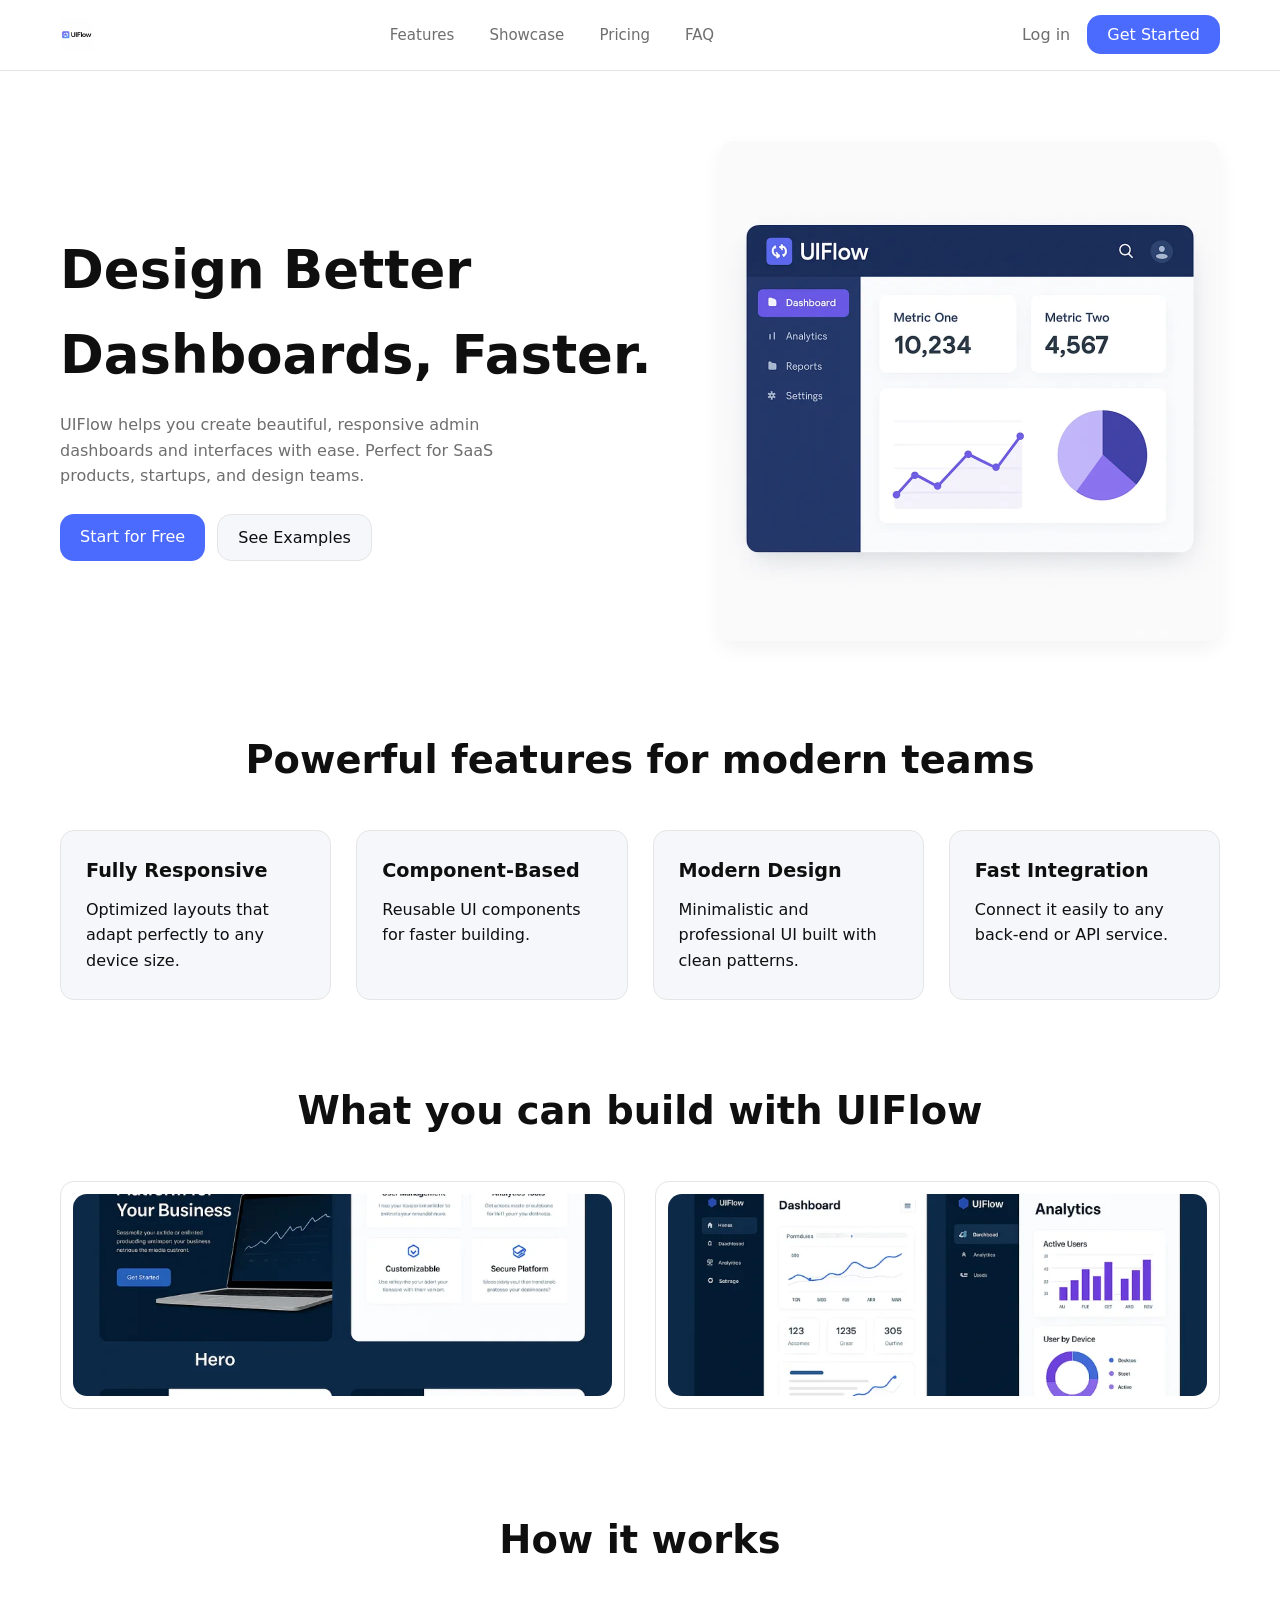
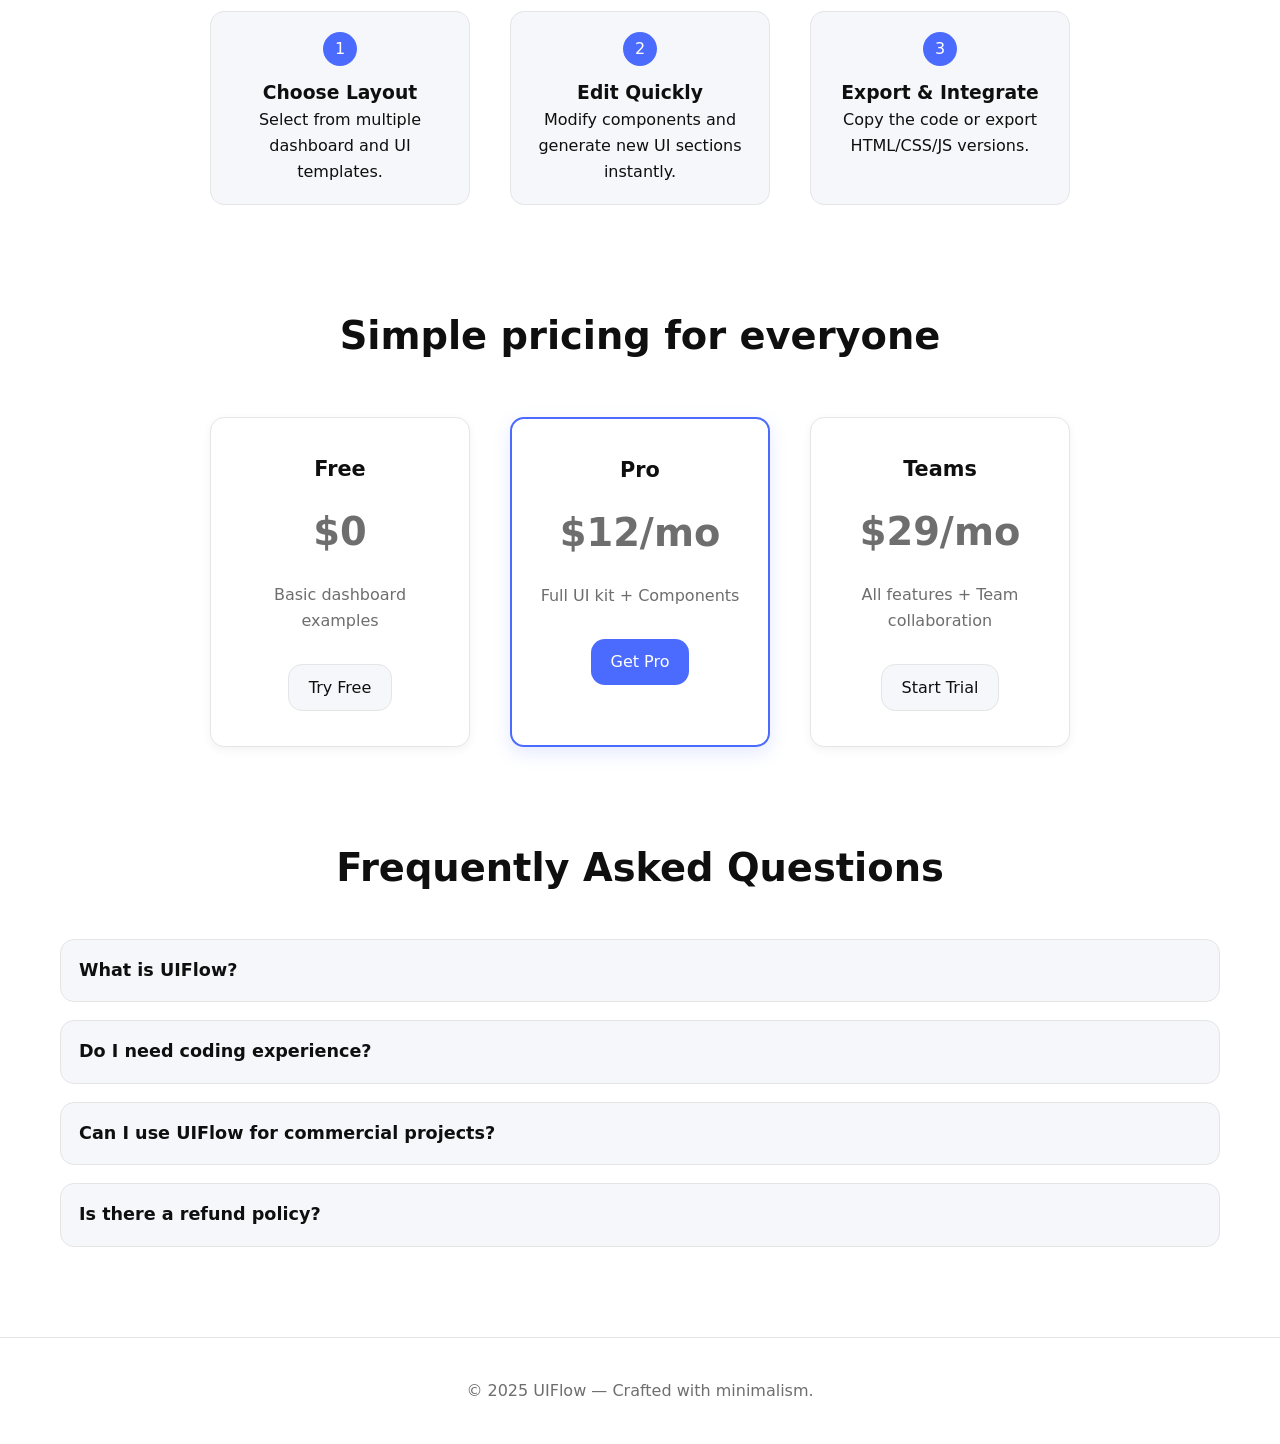
==== index.html @ 49765f3a "Deja solo 2 capturas en el showcase de UIFlow y ajusta la cuadrícula Quita las capturas 1 y 4, que e" ====
<!DOCTYPE html>
<html lang="en">
<head>
    <meta charset="UTF-8">
    <meta name="viewport" content="width=device-width, initial-scale=1.0">
    <title>UIFlow — SaaS UI Dashboard Tool</title>
    <link rel="stylesheet" href="assets/css/style.css">
</head>

<body>

    <!-- ================= NAVBAR ================= -->
    <header class="navbar">
        <div class="nav-container">
            <img src="assets/img/Logo.webp" alt="UIFlow Logo" class="logo">

            <nav class="nav-links">
                <a href="#features">Features</a>
                <a href="#showcase">Showcase</a>
                <a href="#pricing">Pricing</a>
                <a href="#faq">FAQ</a>
            </nav>

            <div class="nav-actions">
                <a href="#" class="btn-login">Log in</a>
                <a href="#" class="btn-primary">Get Started</a>
            </div>
        </div>
    </header>

    <!-- ================= HERO SECTION ================= -->
    <section class="hero">
        <div class="hero-content">
            <h1>Design Better Dashboards, Faster.</h1>
            <p class="hero-sub">
                UIFlow helps you create beautiful, responsive admin dashboards and interfaces
                with ease. Perfect for SaaS products, startups, and design teams.
            </p>

            <div class="hero-buttons">
                <a href="#" class="btn-primary">Start for Free</a>
                <a href="#showcase" class="btn-secondary">See Examples</a>
            </div>
        </div>

        <div class="hero-image">
            <img src="assets/img/ui-preview.webp" alt="UIFlow preview">
        </div>
    </section>

    <!-- ================= FEATURES ================= -->
    <section id="features" class="features">
        <h2 class="section-title">Powerful features for modern teams</h2>

        <div class="features-grid">

            <div class="feature-card">
                <h3>Fully Responsive</h3>
                <p>Optimized layouts that adapt perfectly to any device size.</p>
            </div>

            <div class="feature-card">
                <h3>Component-Based</h3>
                <p>Reusable UI components for faster building.</p>
            </div>

            <div class="feature-card">
                <h3>Modern Design</h3>
                <p>Minimalistic and professional UI built with clean patterns.</p>
            </div>

            <div class="feature-card">
                <h3>Fast Integration</h3>
                <p>Connect it easily to any back-end or API service.</p>
            </div>

        </div>
    </section>

    <!-- ================= SHOWCASE ================= -->
    <section id="showcase" class="showcase">
        <h2 class="section-title">What you can build with UIFlow</h2>

<div class="showcase-grid">

  <div class="showcase-card">
    <img src="assets/img/ui_image_2.webp" alt="UIFlow landing page mockups: a hero section with a laptop showing a growth chart, next to a features grid with User Management, Analytics Tools, Customizable and Secure Platform cards" loading="lazy">
  </div>

  <div class="showcase-card">
    <img src="assets/img/ui_image_3.webp" alt="UIFlow app mockups: an admin dashboard with a line chart and stat cards, next to an analytics screen with an active users bar chart and a users by device donut chart" loading="lazy">
  </div>

</div>
    </section>


    <!-- ================= HOW IT WORKS ================= -->
    <section class="how">
        <h2 class="section-title">How it works</h2>

        <div class="how-steps">

            <div class="step">
                <span class="step-number">1</span>
                <h3>Choose Layout</h3>
                <p>Select from multiple dashboard and UI templates.</p>
            </div>

            <div class="step">
                <span class="step-number">2</span>
                <h3>Edit Quickly</h3>
                <p>Modify components and generate new UI sections instantly.</p>
            </div>

            <div class="step">
                <span class="step-number">3</span>
                <h3>Export & Integrate</h3>
                <p>Copy the code or export HTML/CSS/JS versions.</p>
            </div>

        </div>
    </section>

    <!-- ================= PRICING ================= -->
    <section id="pricing" class="pricing">
        <h2 class="section-title">Simple pricing for everyone</h2>

        <div class="pricing-grid">

            <div class="price-card">
                <h3>Free</h3>
                <p class="price">$0</p>
                <p>Basic dashboard examples</p>
                <a href="#" class="btn-secondary">Try Free</a>
            </div>

            <div class="price-card highlight">
                <h3>Pro</h3>
                <p class="price">$12/mo</p>
                <p>Full UI kit + Components</p>
                <a href="#" class="btn-primary">Get Pro</a>
            </div>

            <div class="price-card">
                <h3>Teams</h3>
                <p class="price">$29/mo</p>
                <p>All features + Team collaboration</p>
                <a href="#" class="btn-secondary">Start Trial</a>
            </div>

        </div>
    </section>

    <!-- ================= FAQ ================= -->
<section id="faq" class="faq">
    <h2 class="section-title">Frequently Asked Questions</h2>

    <div class="faq-list">

        <div class="faq-item">
            <button class="faq-question">What is UIFlow?</button>
            <p class="faq-answer">
                UIFlow is a modern UI kit designed for creating dashboards, admin panels, and SaaS interfaces quickly.
            </p>
        </div>

        <div class="faq-item">
            <button class="faq-question">Do I need coding experience?</button>
            <p class="faq-answer">
                No advanced skills required. The components are ready-to-use and easy to customize.
            </p>
        </div>

        <div class="faq-item">
            <button class="faq-question">Can I use UIFlow for commercial projects?</button>
            <p class="faq-answer">
                Yes! All UIFlow components can be used in both personal and commercial projects.
            </p>
        </div>

        <div class="faq-item">
            <button class="faq-question">Is there a refund policy?</button>
            <p class="faq-answer">
                Absolutely. If you're not satisfied within 7 days, you may request a refund.
            </p>
        </div>

    </div>
</section>


    <!-- ================= FOOTER ================= -->
    <footer class="footer">
        <p>© 2025 UIFlow — Crafted with minimalism.</p>
    </footer>

    <script src="assets/js/app.js"></script>
</body>
</html>
---- assets/css/style.css ----
/* ============================
   UIFlow — Minimal SaaS Theme
   Clean, modern, professional UI
=============================== */

:root {
    --bg: #ffffff;
    --text: #0f0f0f;
    --subtext: #6e6e6e;
    --primary: #4b6bff;
    --primary-dark: #3a54d9;
    --border: #e5e5e5;
    --light-bg: #f5f7fa;
    --radius: 14px;
    --transition: 0.25s ease;
    --max-width: 1200px;
    --shadow: 0px 8px 20px rgba(0,0,0,0.05);
}

* {
    margin: 0;
    padding: 0;
    box-sizing: border-box;
    font-family: "Inter", system-ui, sans-serif;
}

body {
    background: var(--bg);
    color: var(--text);
    line-height: 1.6;
}

/* ================= NAVBAR ================= */

.navbar {
    width: 100%;
    border-bottom: 1px solid var(--border);
    background: rgba(255,255,255,0.8);
    backdrop-filter: blur(12px);
    position: sticky;
    top: 0;
    z-index: 100;
}

.nav-container {
    max-width: var(--max-width);
    margin: auto;
    display: flex;
    justify-content: space-between;
    align-items: center;
    padding: 18px 20px;
}

.logo {
    height: 34px;
}

.nav-links a {
    margin: 0 15px;
    text-decoration: none;
    font-size: 15px;
    color: var(--subtext);
    transition: var(--transition);
}

.nav-links a:hover {
    color: var(--primary);
}

.nav-actions a {
    margin-left: 12px;
}

/* ================= BUTTONS ================= */

.btn-primary {
    background: var(--primary);
    padding: 10px 20px;
    border-radius: var(--radius);
    color: white;
    text-decoration: none;
    font-weight: 500;
    transition: var(--transition);
}

.btn-primary:hover {
    background: var(--primary-dark);
}

.btn-secondary {
    padding: 10px 20px;
    border-radius: var(--radius);
    background: var(--light-bg);
    text-decoration: none;
    font-weight: 500;
    color: var(--text);
    border: 1px solid var(--border);
    transition: var(--transition);
}

.btn-secondary:hover {
    background: white;
    border-color: var(--primary);
}

.btn-login {
    text-decoration: none;
    color: var(--subtext);
    font-weight: 500;
    transition: var(--transition);
}

.btn-login:hover {
    color: var(--primary);
}

/* ================= HERO ================= */

.hero {
    max-width: var(--max-width);
    margin: 70px auto;
    padding: 0 20px;
    display: flex;
    gap: 50px;
    align-items: center;
}

.hero-content {
    flex: 1;
}

.hero h1 {
    font-size: 3.3rem;
    font-weight: 800;
}

.hero-sub {
    margin: 15px 0 25px;
    color: var(--subtext);
    max-width: 500px;
}

.hero-buttons {
    display: flex;
    gap: 12px;
}

.hero-image img {
    width: 500px;
    border-radius: var(--radius);
    box-shadow: var(--shadow);
}

/* ================= FEATURES ================= */

.features {
    max-width: var(--max-width);
    margin: 80px auto;
    padding: 0 20px;
}

.section-title {
    text-align: center;
    font-size: 2.4rem;
    font-weight: 700;
    margin-bottom: 40px;
}

.features-grid {
    display: grid;
    grid-template-columns: repeat(auto-fit, minmax(240px, 1fr));
    gap: 25px;
}

.feature-card {
    background: var(--light-bg);
    padding: 25px;
    border-radius: var(--radius);
    border: 1px solid var(--border);
    transition: var(--transition);
}

.feature-card:hover {
    background: white;
    transform: translateY(-4px);
    box-shadow: var(--shadow);
}

.feature-card h3 {
    font-size: 1.2rem;
    margin-bottom: 10px;
}

/* ================= SHOWCASE ================= */

.showcase {
    max-width: var(--max-width);
    margin: 80px auto;
    padding: 0 20px;
}

.showcase-grid {
    display: grid;
    /* 2 columnas solo si cada una mide al menos 420px; si no, 1 columna a lo ancho */
    grid-template-columns: repeat(auto-fit, minmax(min(100%, 420px), 1fr));
    gap: 30px;
    margin-top: 30px;
}

.showcase-card {
    border: 1px solid var(--border);
    padding: 12px;
    border-radius: var(--radius);
    background: white;
    transition: var(--transition);
}

.showcase-card:hover {
    box-shadow: var(--shadow);
    transform: translateY(-4px);
}

.showcase-card img {
    display: block;
    width: 100%;
    height: auto;
    border-radius: var(--radius);
}

/* ================= HOW IT WORKS ================= */

.how {
    max-width: var(--max-width);
    margin: 100px auto;
    padding: 0 20px;
}

.how-steps {
    display: flex;
    justify-content: center;
    gap: 40px;
    flex-wrap: wrap;
    margin-top: 40px;
}

.step {
    width: 260px;
    padding: 20px;
    border-radius: var(--radius);
    border: 1px solid var(--border);
    background: var(--light-bg);
    text-align: center;
    transition: var(--transition);
}

.step:hover {
    background: white;
    transform: translateY(-4px);
    box-shadow: var(--shadow);
}

.step-number {
    display: inline-block;
    background: var(--primary);
    color: white;
    width: 34px;
    height: 34px;
    line-height: 34px;
    border-radius: 50%;
    margin-bottom: 12px;
}

/* ================= PRICING ================= */

.pricing {
    max-width: var(--max-width);
    margin: 90px auto;
    padding: 0 20px;
    text-align: center;
}

.pricing-grid {
    display: flex;
    gap: 40px;          /* ← separación amplia */
    justify-content: center;
    flex-wrap: wrap;
    margin-top: 50px;
}

.price-card {
    width: 260px;
    padding: 35px 25px;
    background: white;
    border: 1px solid var(--border);
    border-radius: var(--radius);
    text-align: center;
    transition: var(--transition);
    box-shadow: 0 3px 10px rgba(0,0,0,0.05);
}

.price-card:hover {
    transform: translateY(-6px);
    box-shadow: 0 8px 20px rgba(0,0,0,0.08);
}

.price-card.highlight {
    border: 2px solid var(--primary);
    box-shadow: 0 6px 18px rgba(75,107,255,0.15);
}

.price-card h3 {
    font-size: 1.3rem;
    margin-bottom: 8px;
}

.price {
    font-size: 2.4rem;
    font-weight: 800;
    margin: 15px 0 25px;
}

.price-card p {
    color: var(--subtext);
    margin-bottom: 20px;
}

.price-card .btn-primary,
.price-card .btn-secondary {
    margin-top: 10px;
    display: inline-block;
}

/* ================= FAQ ================= */

.faq {
    max-width: var(--max-width);
    margin: 90px auto;
    padding: 0 20px;
}

.faq-list {
    margin-top: 40px;
    display: flex;
    flex-direction: column;
    gap: 18px;
}

.faq-item {
    border: 1px solid var(--border);
    border-radius: var(--radius);
    background: var(--light-bg);
    padding: 18px;
    transition: var(--transition);
}

.faq-item:hover {
    background: white;
    box-shadow: var(--shadow);
}

.faq-question {
    width: 100%;
    text-align: left;
    font-size: 1.1rem;
    font-weight: 600;
    background: none;
    border: none;
    cursor: pointer;
    padding: 0;
    color: var(--text);
}

.faq-answer {
    margin-top: 10px;
    color: var(--subtext);
    display: none;
    line-height: 1.6;
}

.faq-item.open .faq-answer {
    display: block;
}

/* ================= FOOTER ================= */

.footer {
    text-align: center;
    padding: 40px 0;
    border-top: 1px solid var(--border);
    color: var(--subtext);
    margin-top: 80px;
}

/* ================= RESPONSIVE ================= */

@media (max-width: 850px) {
    .hero {
        flex-direction: column;
        text-align: center;
    }

    .hero-image img {
        width: 80%;
    }
}

@media (max-width: 600px) {
    .nav-links { display: none; }

    .hero h1 {
        font-size: 2.3rem;
    }
}
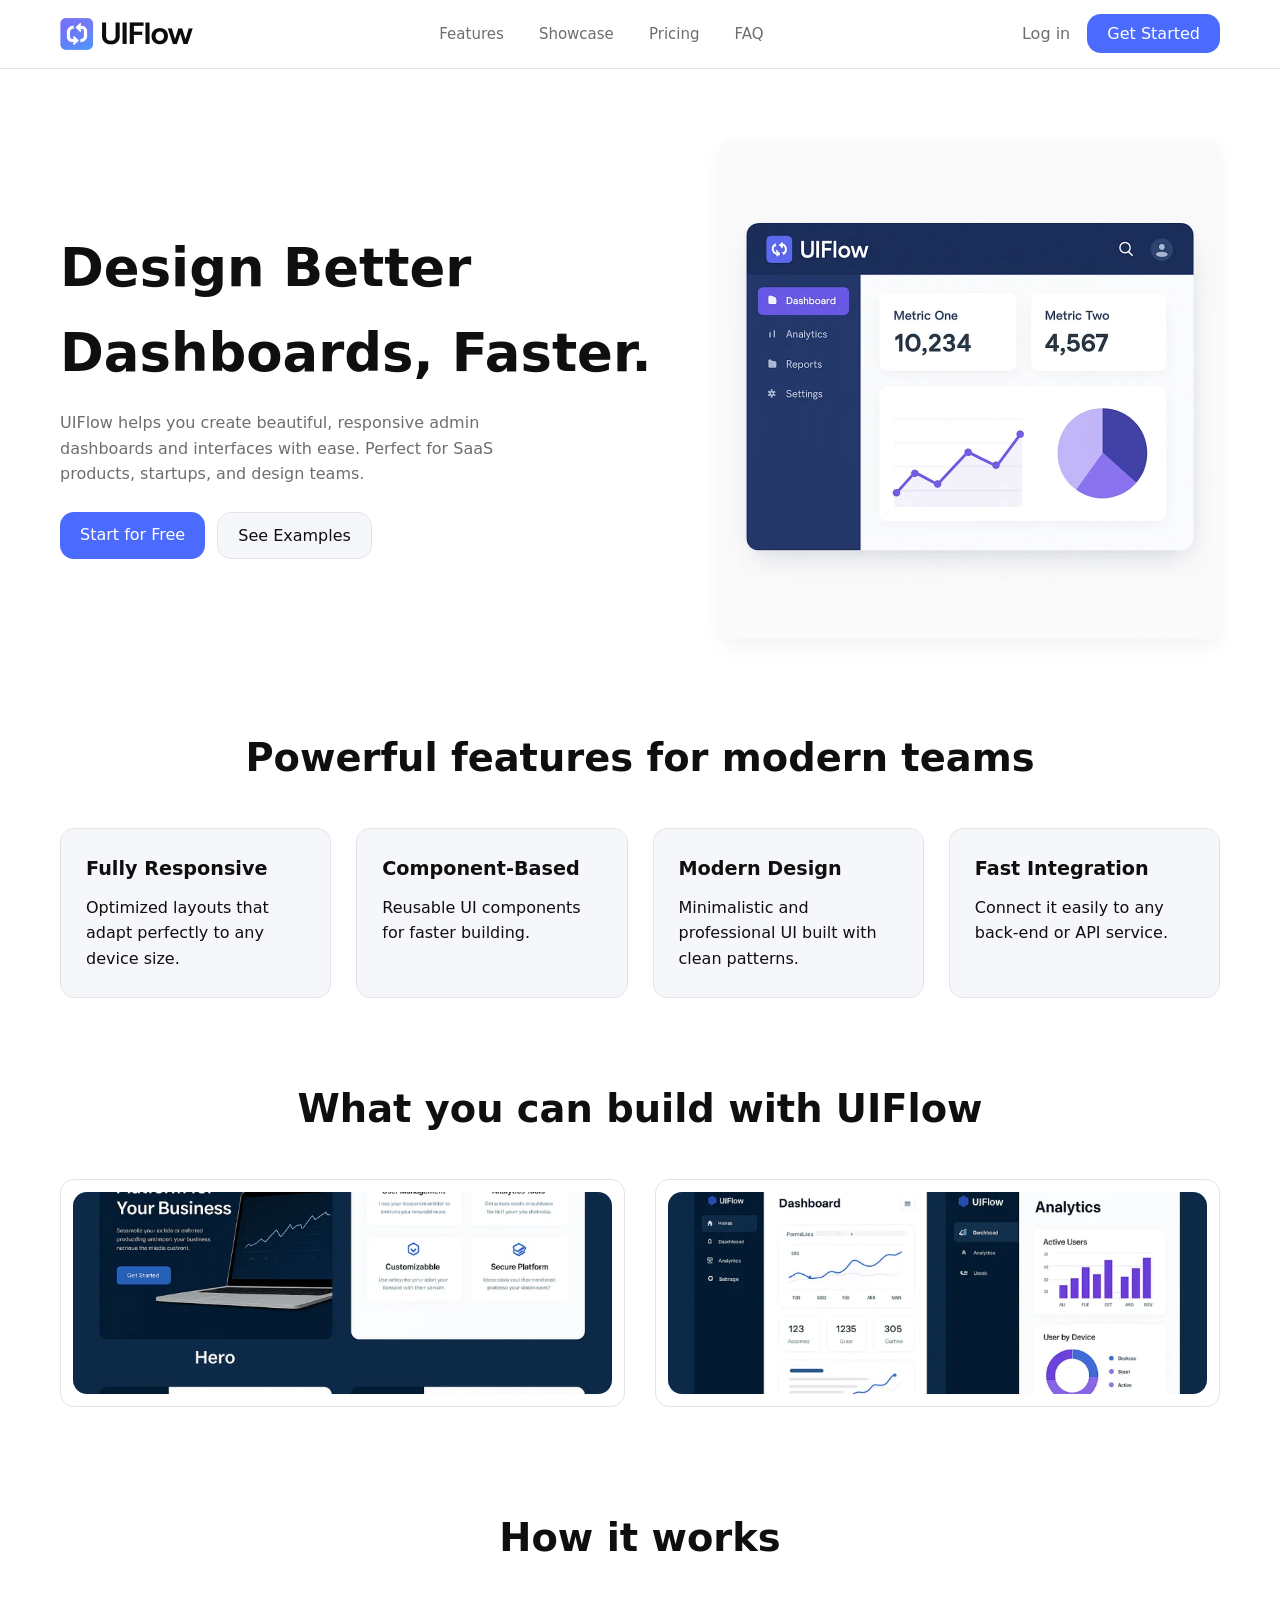
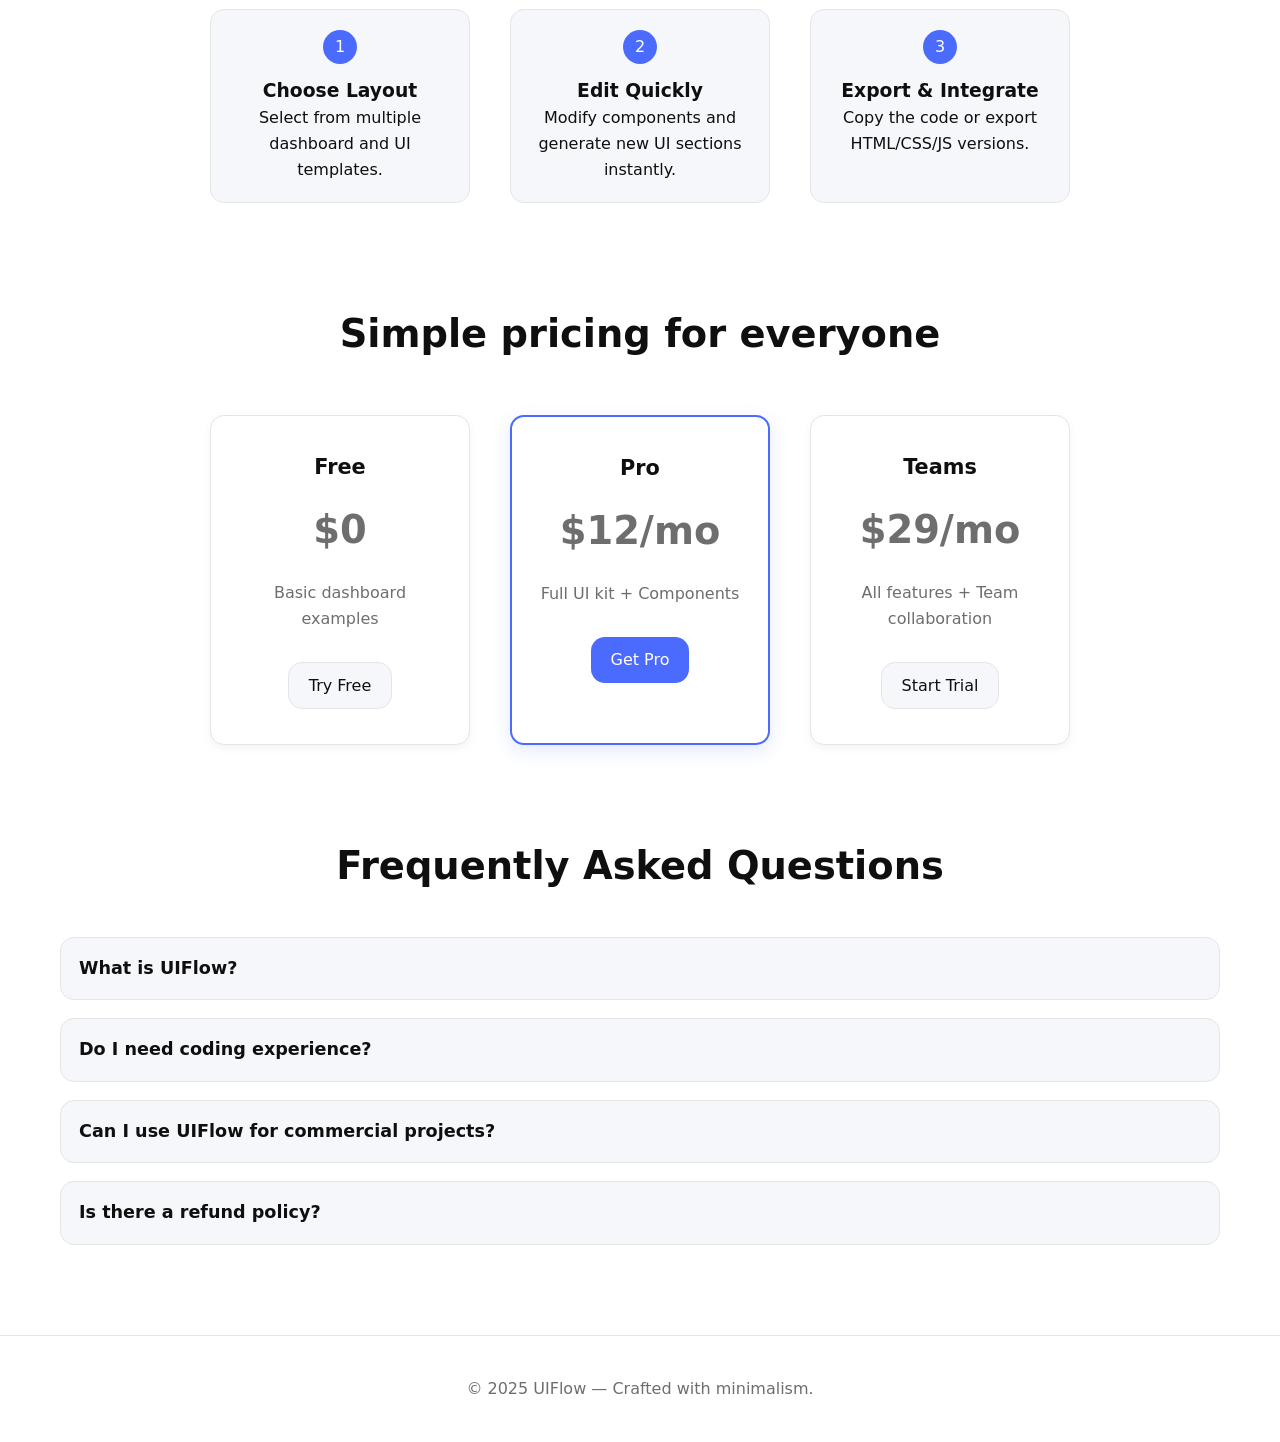
==== commit 18439940: "Agranda el logo del navbar de la landing y lo hace nítido en alta densidad El logo usaba Logo.webp (" ====
--- a/index.html
+++ b/index.html
@@ -5,6 +5,7 @@
     <meta name="viewport" content="width=device-width, initial-scale=1.0">
     <title>UIFlow — SaaS UI Dashboard Tool</title>
     <link rel="stylesheet" href="assets/css/style.css">
+    <link rel="icon" href="favicon.svg" type="image/svg+xml">
 </head>
 
 <body>
@@ -12,7 +13,9 @@
     <!-- ================= NAVBAR ================= -->
     <header class="navbar">
         <div class="nav-container">
-            <img src="assets/img/Logo.webp" alt="UIFlow Logo" class="logo">
+            <img src="assets/img/logo-wordmark.webp"
+                 srcset="assets/img/logo-wordmark.webp 1x, assets/img/logo-wordmark@2x.webp 2x, assets/img/logo-wordmark@3x.webp 3x"
+                 width="133" height="32" alt="UIFlow" class="logo">
 
             <nav class="nav-links">
                 <a href="#features">Features</a>
@@ -22,8 +25,8 @@
             </nav>
 
             <div class="nav-actions">
-                <a href="#" class="btn-login">Log in</a>
-                <a href="#" class="btn-primary">Get Started</a>
+                <a href="dashboard.html" class="btn-login">Log in</a>
+                <a href="dashboard.html" class="btn-primary">Get Started</a>
             </div>
         </div>
     </header>
@@ -38,7 +41,7 @@
             </p>
 
             <div class="hero-buttons">
-                <a href="#" class="btn-primary">Start for Free</a>
+                <a href="dashboard.html" class="btn-primary">Start for Free</a>
                 <a href="#showcase" class="btn-secondary">See Examples</a>
             </div>
         </div>
@@ -132,21 +135,21 @@
                 <h3>Free</h3>
                 <p class="price">$0</p>
                 <p>Basic dashboard examples</p>
-                <a href="#" class="btn-secondary">Try Free</a>
+                <a href="dashboard.html" class="btn-secondary">Try Free</a>
             </div>
 
             <div class="price-card highlight">
                 <h3>Pro</h3>
                 <p class="price">$12/mo</p>
                 <p>Full UI kit + Components</p>
-                <a href="#" class="btn-primary">Get Pro</a>
+                <a href="dashboard.html" class="btn-primary">Get Pro</a>
             </div>
 
             <div class="price-card">
                 <h3>Teams</h3>
                 <p class="price">$29/mo</p>
                 <p>All features + Team collaboration</p>
-                <a href="#" class="btn-secondary">Start Trial</a>
+                <a href="dashboard.html" class="btn-secondary">Start Trial</a>
             </div>
 
         </div>
--- a/assets/css/style.css
+++ b/assets/css/style.css
@@ -52,7 +52,9 @@
 }
 
 .logo {
-    height: 34px;
+    display: block;
+    height: 32px;
+    width: auto;
 }
 
 .nav-links a {
@@ -65,6 +67,10 @@
 
 .nav-links a:hover {
     color: var(--primary);
+}
+
+.nav-actions {
+    white-space: nowrap;
 }
 
 .nav-actions a {
@@ -404,8 +410,23 @@
     }
 }
 
+/* Con el logo a tamaño completo el menú no cabe en una línea por debajo de ~700px */
+@media (max-width: 700px) {
+    .nav-links { display: none; }
+}
+
 @media (max-width: 600px) {
-    .nav-links { display: none; }
+    .logo {
+        height: 24px;
+    }
+
+    .nav-actions a {
+        margin-left: 8px;
+    }
+
+    .nav-actions .btn-primary {
+        padding: 8px 14px;
+    }
 
     .hero h1 {
         font-size: 2.3rem;
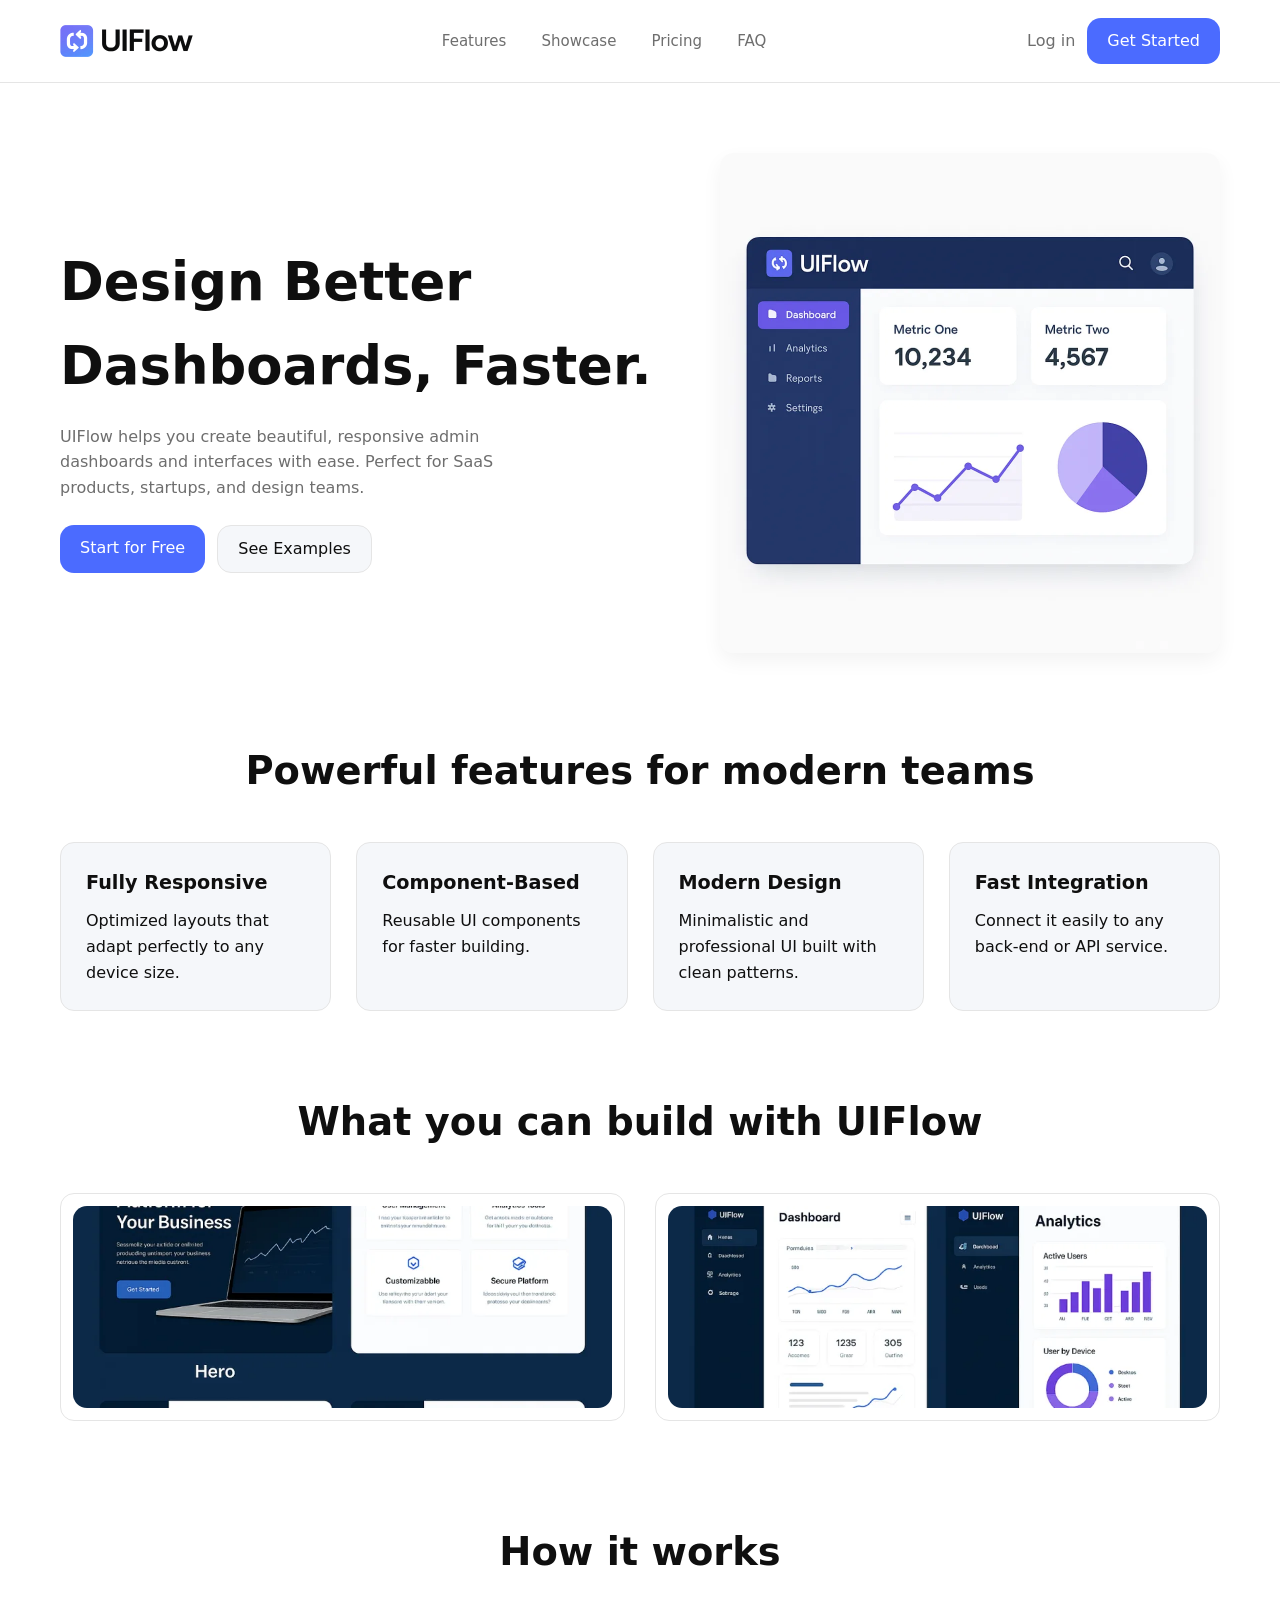
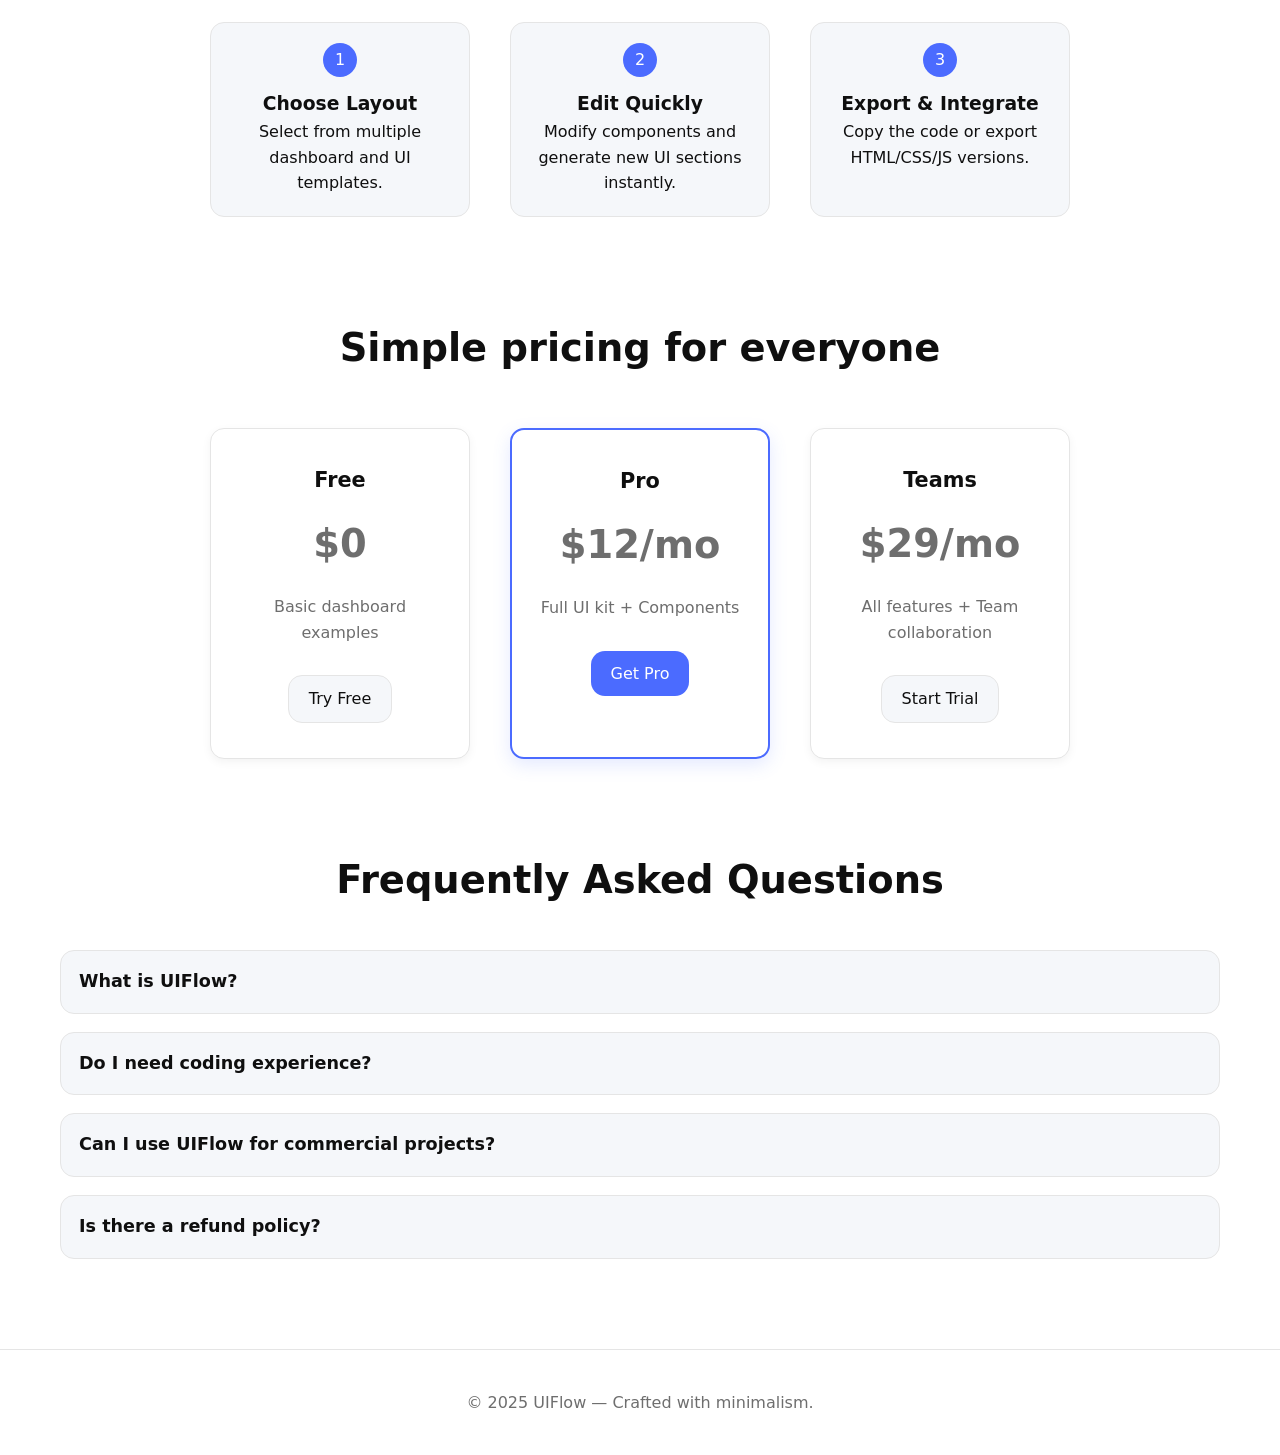
==== commit 6f965277: "Agrega menú hamburguesa accesible a la landing en móvil En pantallas de 700px o menos el menú se con" ====
--- a/index.html
+++ b/index.html
@@ -17,16 +17,22 @@
                  srcset="assets/img/logo-wordmark.webp 1x, assets/img/logo-wordmark@2x.webp 2x, assets/img/logo-wordmark@3x.webp 3x"
                  width="133" height="32" alt="UIFlow" class="logo">
 
-            <nav class="nav-links">
+            <nav class="nav-links" id="nav-links" aria-label="Main">
                 <a href="#features">Features</a>
                 <a href="#showcase">Showcase</a>
                 <a href="#pricing">Pricing</a>
                 <a href="#faq">FAQ</a>
+                <a href="dashboard.html" class="nav-login-mobile">Log in</a>
             </nav>
 
             <div class="nav-actions">
                 <a href="dashboard.html" class="btn-login">Log in</a>
                 <a href="dashboard.html" class="btn-primary">Get Started</a>
+                <button type="button" class="nav-toggle" aria-expanded="false" aria-controls="nav-links" aria-label="Open menu">
+                    <span class="nav-toggle-bar"></span>
+                    <span class="nav-toggle-bar"></span>
+                    <span class="nav-toggle-bar"></span>
+                </button>
             </div>
         </div>
     </header>
--- a/assets/css/style.css
+++ b/assets/css/style.css
@@ -70,11 +70,57 @@
 }
 
 .nav-actions {
+    display: flex;
+    align-items: center;
     white-space: nowrap;
 }
 
 .nav-actions a {
     margin-left: 12px;
+}
+
+/* Solo existe dentro del panel móvil */
+.nav-login-mobile {
+    display: none;
+}
+
+/* ===== Botón hamburguesa (visible solo en móvil) ===== */
+
+.nav-toggle {
+    display: none;
+    flex-direction: column;
+    justify-content: center;
+    align-items: center;
+    gap: 5px;
+    width: 42px;
+    height: 42px;
+    margin-left: 10px;
+    background: none;
+    border: 1px solid var(--border);
+    border-radius: 10px;
+    cursor: pointer;
+}
+
+.nav-toggle-bar {
+    display: block;
+    width: 20px;
+    height: 2px;
+    background: var(--text);
+    border-radius: 2px;
+    transition: transform var(--transition), opacity var(--transition);
+}
+
+/* Las 3 barras se convierten en una ✕ al abrir */
+.nav-toggle[aria-expanded="true"] .nav-toggle-bar:nth-child(1) {
+    transform: translateY(7px) rotate(45deg);
+}
+
+.nav-toggle[aria-expanded="true"] .nav-toggle-bar:nth-child(2) {
+    opacity: 0;
+}
+
+.nav-toggle[aria-expanded="true"] .nav-toggle-bar:nth-child(3) {
+    transform: translateY(-7px) rotate(-45deg);
 }
 
 /* ================= BUTTONS ================= */
@@ -410,9 +456,40 @@
     }
 }
 
-/* Con el logo a tamaño completo el menú no cabe en una línea por debajo de ~700px */
+/* Con el logo a tamaño completo el menú no cabe en una línea por debajo de ~700px:
+   se convierte en un panel desplegable que abre el botón hamburguesa */
 @media (max-width: 700px) {
-    .nav-links { display: none; }
+    .nav-toggle {
+        display: flex;
+    }
+
+    .nav-links {
+        display: none;
+        position: absolute;
+        top: 100%;
+        left: 0;
+        right: 0;
+        flex-direction: column;
+        padding: 8px 20px 16px;
+        background: var(--bg);
+        border-bottom: 1px solid var(--border);
+        box-shadow: var(--shadow);
+    }
+
+    .navbar.menu-open .nav-links {
+        display: flex;
+    }
+
+    .nav-links a {
+        margin: 0;
+        padding: 12px 4px;
+        font-size: 16px;
+        border-bottom: 1px solid var(--border);
+    }
+
+    .nav-links a:last-child {
+        border-bottom: none;
+    }
 }
 
 @media (max-width: 600px) {
@@ -424,6 +501,15 @@
         margin-left: 8px;
     }
 
+    /* "Log in" pasa al panel para que logo, Get Started y hamburguesa quepan a 375px */
+    .nav-actions .btn-login {
+        display: none;
+    }
+
+    .nav-login-mobile {
+        display: block;
+    }
+
     .nav-actions .btn-primary {
         padding: 8px 14px;
     }
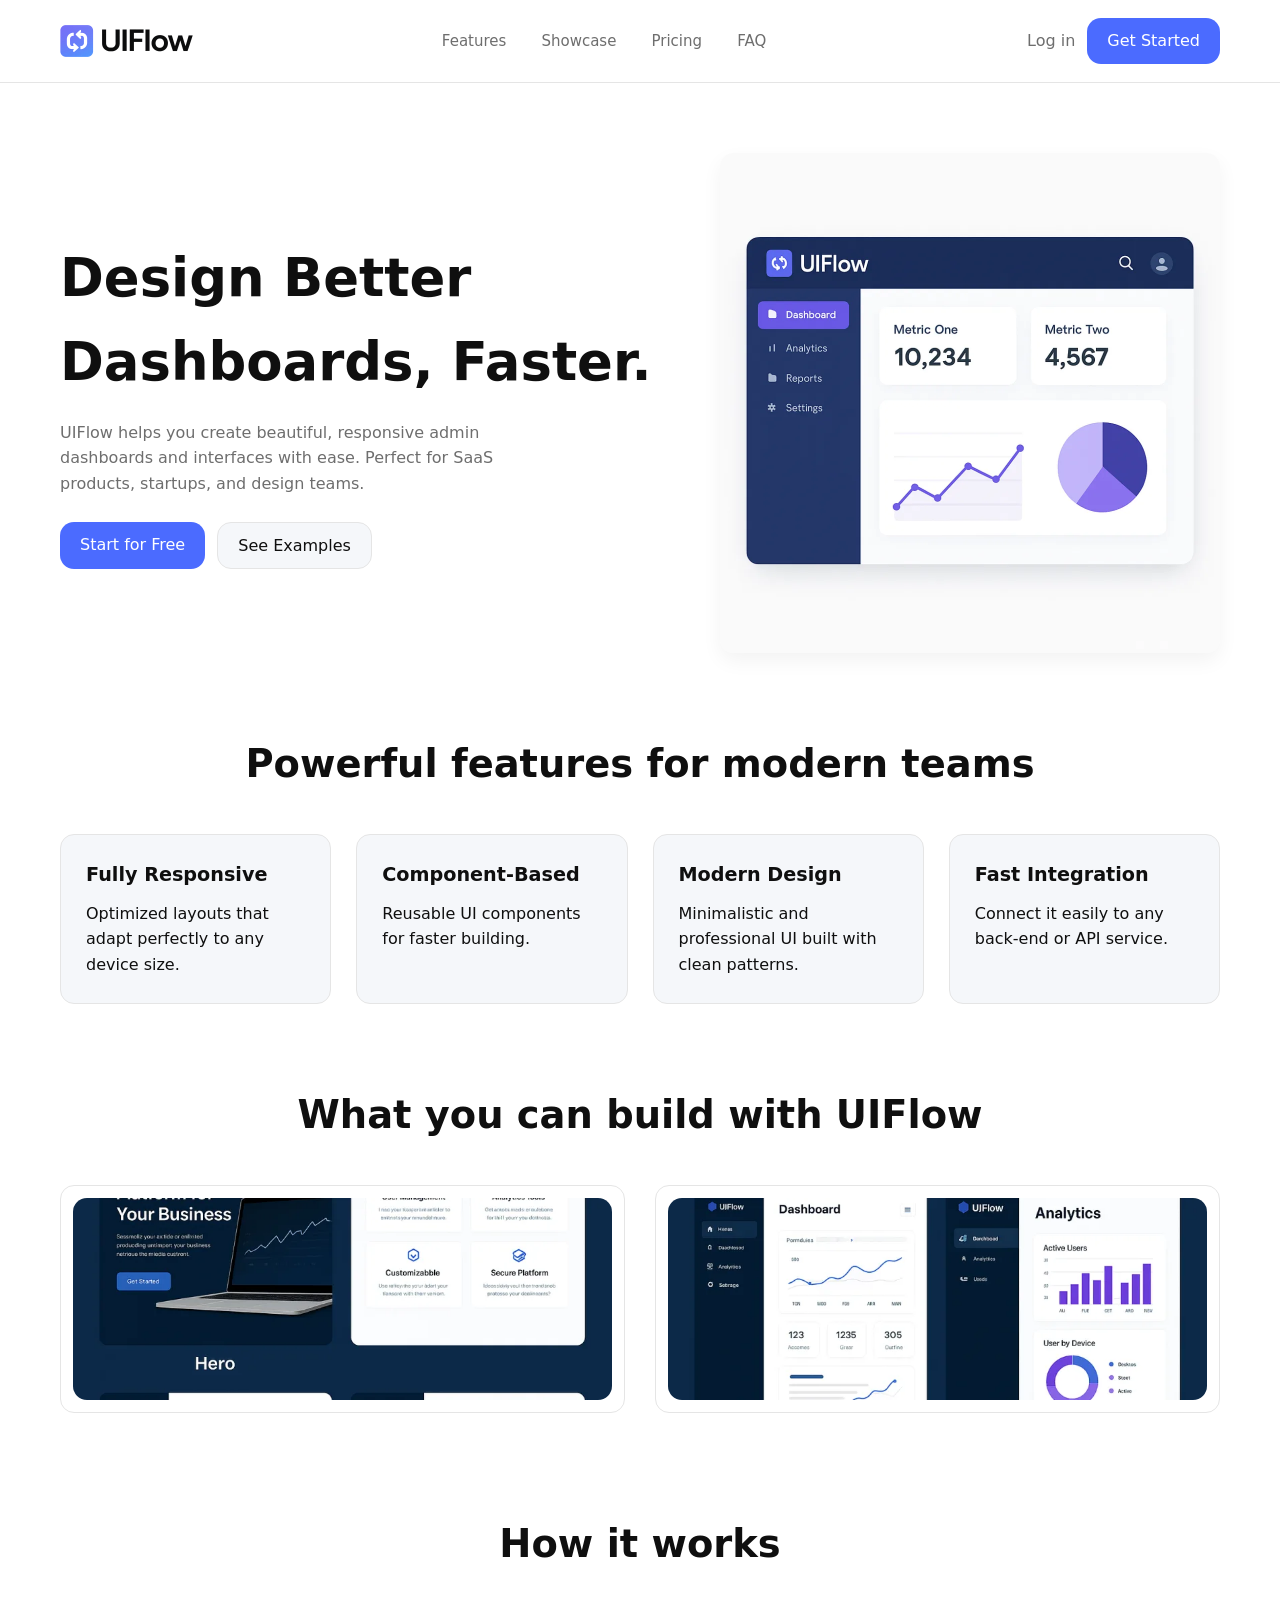
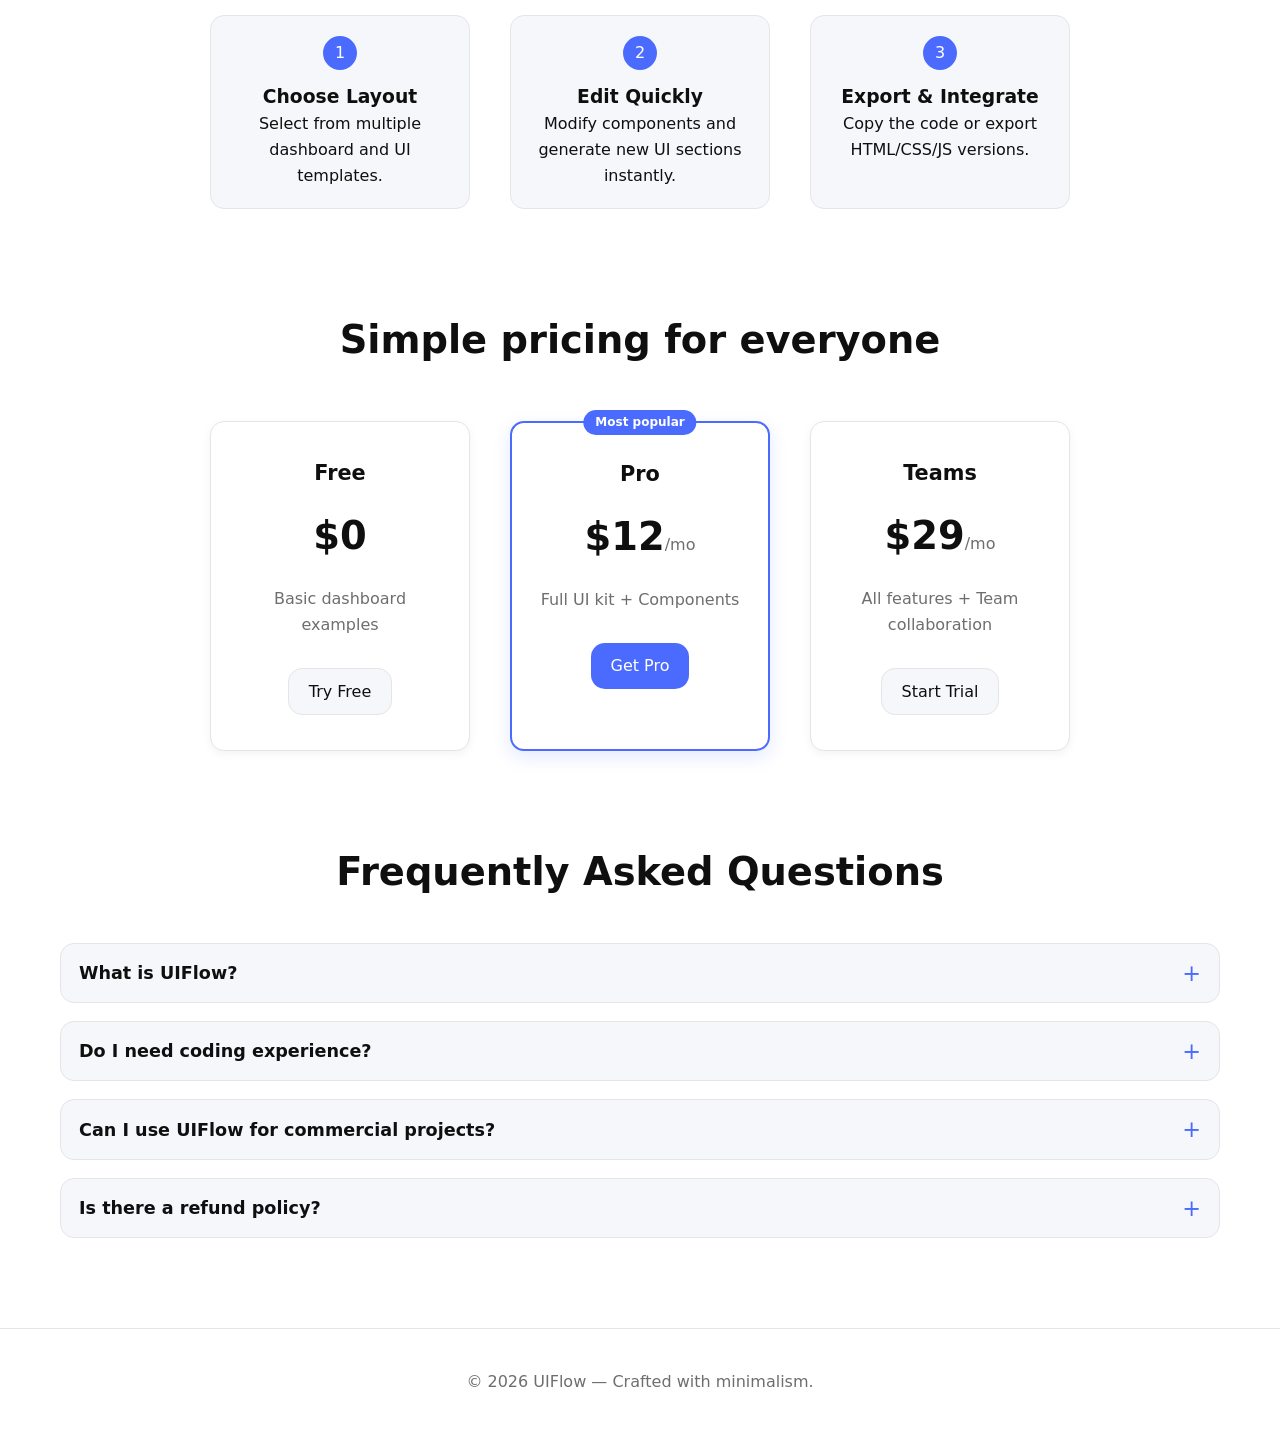
==== commit 9aeadd9d: "Pule la landing: año automático, accesibilidad y metadatos - El año del footer se actualiza con Java" ====
--- a/index.html
+++ b/index.html
@@ -4,6 +4,16 @@
     <meta charset="UTF-8">
     <meta name="viewport" content="width=device-width, initial-scale=1.0">
     <title>UIFlow — SaaS UI Dashboard Tool</title>
+    <meta name="description" content="UIFlow helps you create beautiful, responsive admin dashboards and interfaces with ease. Perfect for SaaS products, startups, and design teams.">
+
+    <!-- Vista previa al compartir el enlace -->
+    <meta property="og:type" content="website">
+    <meta property="og:title" content="UIFlow — Design Better Dashboards, Faster">
+    <meta property="og:description" content="Beautiful, responsive admin dashboards and interfaces for SaaS products, startups, and design teams.">
+    <meta property="og:url" content="https://uiflow.renzzogg.com/">
+    <meta property="og:image" content="https://uiflow.renzzogg.com/assets/img/ui-preview.webp">
+    <meta name="twitter:card" content="summary_large_image">
+
     <link rel="stylesheet" href="assets/css/style.css">
     <link rel="icon" href="favicon.svg" type="image/svg+xml">
 </head>
@@ -37,171 +47,176 @@
         </div>
     </header>
 
-    <!-- ================= HERO SECTION ================= -->
-    <section class="hero">
-        <div class="hero-content">
-            <h1>Design Better Dashboards, Faster.</h1>
-            <p class="hero-sub">
-                UIFlow helps you create beautiful, responsive admin dashboards and interfaces
-                with ease. Perfect for SaaS products, startups, and design teams.
-            </p>
-
-            <div class="hero-buttons">
-                <a href="dashboard.html" class="btn-primary">Start for Free</a>
-                <a href="#showcase" class="btn-secondary">See Examples</a>
-            </div>
-        </div>
-
-        <div class="hero-image">
-            <img src="assets/img/ui-preview.webp" alt="UIFlow preview">
-        </div>
-    </section>
-
-    <!-- ================= FEATURES ================= -->
-    <section id="features" class="features">
-        <h2 class="section-title">Powerful features for modern teams</h2>
-
-        <div class="features-grid">
-
-            <div class="feature-card">
-                <h3>Fully Responsive</h3>
-                <p>Optimized layouts that adapt perfectly to any device size.</p>
-            </div>
-
-            <div class="feature-card">
-                <h3>Component-Based</h3>
-                <p>Reusable UI components for faster building.</p>
-            </div>
-
-            <div class="feature-card">
-                <h3>Modern Design</h3>
-                <p>Minimalistic and professional UI built with clean patterns.</p>
-            </div>
-
-            <div class="feature-card">
-                <h3>Fast Integration</h3>
-                <p>Connect it easily to any back-end or API service.</p>
-            </div>
-
-        </div>
-    </section>
-
-    <!-- ================= SHOWCASE ================= -->
-    <section id="showcase" class="showcase">
-        <h2 class="section-title">What you can build with UIFlow</h2>
-
-<div class="showcase-grid">
-
-  <div class="showcase-card">
-    <img src="assets/img/ui_image_2.webp" alt="UIFlow landing page mockups: a hero section with a laptop showing a growth chart, next to a features grid with User Management, Analytics Tools, Customizable and Secure Platform cards" loading="lazy">
-  </div>
-
-  <div class="showcase-card">
-    <img src="assets/img/ui_image_3.webp" alt="UIFlow app mockups: an admin dashboard with a line chart and stat cards, next to an analytics screen with an active users bar chart and a users by device donut chart" loading="lazy">
-  </div>
-
-</div>
-    </section>
-
-
-    <!-- ================= HOW IT WORKS ================= -->
-    <section class="how">
-        <h2 class="section-title">How it works</h2>
-
-        <div class="how-steps">
-
-            <div class="step">
-                <span class="step-number">1</span>
-                <h3>Choose Layout</h3>
-                <p>Select from multiple dashboard and UI templates.</p>
-            </div>
-
-            <div class="step">
-                <span class="step-number">2</span>
-                <h3>Edit Quickly</h3>
-                <p>Modify components and generate new UI sections instantly.</p>
-            </div>
-
-            <div class="step">
-                <span class="step-number">3</span>
-                <h3>Export & Integrate</h3>
-                <p>Copy the code or export HTML/CSS/JS versions.</p>
-            </div>
-
-        </div>
-    </section>
-
-    <!-- ================= PRICING ================= -->
-    <section id="pricing" class="pricing">
-        <h2 class="section-title">Simple pricing for everyone</h2>
-
-        <div class="pricing-grid">
-
-            <div class="price-card">
-                <h3>Free</h3>
-                <p class="price">$0</p>
-                <p>Basic dashboard examples</p>
-                <a href="dashboard.html" class="btn-secondary">Try Free</a>
-            </div>
-
-            <div class="price-card highlight">
-                <h3>Pro</h3>
-                <p class="price">$12/mo</p>
-                <p>Full UI kit + Components</p>
-                <a href="dashboard.html" class="btn-primary">Get Pro</a>
-            </div>
-
-            <div class="price-card">
-                <h3>Teams</h3>
-                <p class="price">$29/mo</p>
-                <p>All features + Team collaboration</p>
-                <a href="dashboard.html" class="btn-secondary">Start Trial</a>
-            </div>
-
-        </div>
-    </section>
-
-    <!-- ================= FAQ ================= -->
-<section id="faq" class="faq">
-    <h2 class="section-title">Frequently Asked Questions</h2>
-
-    <div class="faq-list">
-
-        <div class="faq-item">
-            <button class="faq-question">What is UIFlow?</button>
-            <p class="faq-answer">
-                UIFlow is a modern UI kit designed for creating dashboards, admin panels, and SaaS interfaces quickly.
-            </p>
-        </div>
-
-        <div class="faq-item">
-            <button class="faq-question">Do I need coding experience?</button>
-            <p class="faq-answer">
-                No advanced skills required. The components are ready-to-use and easy to customize.
-            </p>
-        </div>
-
-        <div class="faq-item">
-            <button class="faq-question">Can I use UIFlow for commercial projects?</button>
-            <p class="faq-answer">
-                Yes! All UIFlow components can be used in both personal and commercial projects.
-            </p>
-        </div>
-
-        <div class="faq-item">
-            <button class="faq-question">Is there a refund policy?</button>
-            <p class="faq-answer">
-                Absolutely. If you're not satisfied within 7 days, you may request a refund.
-            </p>
-        </div>
-
-    </div>
-</section>
-
+    <main>
+
+        <!-- ================= HERO SECTION ================= -->
+        <section class="hero">
+            <div class="hero-content">
+                <h1>Design Better Dashboards, Faster.</h1>
+                <p class="hero-sub">
+                    UIFlow helps you create beautiful, responsive admin dashboards and interfaces
+                    with ease. Perfect for SaaS products, startups, and design teams.
+                </p>
+
+                <div class="hero-buttons">
+                    <a href="dashboard.html" class="btn-primary">Start for Free</a>
+                    <a href="#showcase" class="btn-secondary">See Examples</a>
+                </div>
+            </div>
+
+            <div class="hero-image">
+                <img src="assets/img/ui-preview.webp" width="1000" height="1000"
+                     alt="UIFlow admin dashboard preview with a sidebar menu, two metric cards, a line chart and a pie chart">
+            </div>
+        </section>
+
+        <!-- ================= FEATURES ================= -->
+        <section id="features" class="features">
+            <h2 class="section-title">Powerful features for modern teams</h2>
+
+            <div class="features-grid">
+
+                <div class="feature-card">
+                    <h3>Fully Responsive</h3>
+                    <p>Optimized layouts that adapt perfectly to any device size.</p>
+                </div>
+
+                <div class="feature-card">
+                    <h3>Component-Based</h3>
+                    <p>Reusable UI components for faster building.</p>
+                </div>
+
+                <div class="feature-card">
+                    <h3>Modern Design</h3>
+                    <p>Minimalistic and professional UI built with clean patterns.</p>
+                </div>
+
+                <div class="feature-card">
+                    <h3>Fast Integration</h3>
+                    <p>Connect it easily to any back-end or API service.</p>
+                </div>
+
+            </div>
+        </section>
+
+        <!-- ================= SHOWCASE ================= -->
+        <section id="showcase" class="showcase">
+            <h2 class="section-title">What you can build with UIFlow</h2>
+
+            <div class="showcase-grid">
+
+                <div class="showcase-card">
+                    <img src="assets/img/ui_image_2.webp" width="800" height="300" alt="UIFlow landing page mockups: a hero section with a laptop showing a growth chart, next to a features grid with User Management, Analytics Tools, Customizable and Secure Platform cards" loading="lazy">
+                </div>
+
+                <div class="showcase-card">
+                    <img src="assets/img/ui_image_3.webp" width="800" height="300" alt="UIFlow app mockups: an admin dashboard with a line chart and stat cards, next to an analytics screen with an active users bar chart and a users by device donut chart" loading="lazy">
+                </div>
+
+            </div>
+        </section>
+
+        <!-- ================= HOW IT WORKS ================= -->
+        <section class="how">
+            <h2 class="section-title">How it works</h2>
+
+            <div class="how-steps">
+
+                <div class="step">
+                    <span class="step-number">1</span>
+                    <h3>Choose Layout</h3>
+                    <p>Select from multiple dashboard and UI templates.</p>
+                </div>
+
+                <div class="step">
+                    <span class="step-number">2</span>
+                    <h3>Edit Quickly</h3>
+                    <p>Modify components and generate new UI sections instantly.</p>
+                </div>
+
+                <div class="step">
+                    <span class="step-number">3</span>
+                    <h3>Export &amp; Integrate</h3>
+                    <p>Copy the code or export HTML/CSS/JS versions.</p>
+                </div>
+
+            </div>
+        </section>
+
+        <!-- ================= PRICING ================= -->
+        <section id="pricing" class="pricing">
+            <h2 class="section-title">Simple pricing for everyone</h2>
+
+            <div class="pricing-grid">
+
+                <div class="price-card">
+                    <h3>Free</h3>
+                    <p class="price">$0</p>
+                    <p>Basic dashboard examples</p>
+                    <a href="dashboard.html" class="btn-secondary">Try Free</a>
+                </div>
+
+                <div class="price-card highlight">
+                    <span class="price-badge">Most popular</span>
+                    <h3>Pro</h3>
+                    <p class="price">$12<span class="price-period">/mo</span></p>
+                    <p>Full UI kit + Components</p>
+                    <a href="dashboard.html" class="btn-primary">Get Pro</a>
+                </div>
+
+                <div class="price-card">
+                    <h3>Teams</h3>
+                    <p class="price">$29<span class="price-period">/mo</span></p>
+                    <p>All features + Team collaboration</p>
+                    <a href="dashboard.html" class="btn-secondary">Start Trial</a>
+                </div>
+
+            </div>
+        </section>
+
+        <!-- ================= FAQ ================= -->
+        <section id="faq" class="faq">
+            <h2 class="section-title">Frequently Asked Questions</h2>
+
+            <div class="faq-list">
+
+                <div class="faq-item">
+                    <button type="button" class="faq-question" aria-expanded="false" aria-controls="faq-answer-1">What is UIFlow?</button>
+                    <p class="faq-answer" id="faq-answer-1">
+                        UIFlow is a modern UI kit designed for creating dashboards, admin panels, and SaaS interfaces quickly.
+                    </p>
+                </div>
+
+                <div class="faq-item">
+                    <button type="button" class="faq-question" aria-expanded="false" aria-controls="faq-answer-2">Do I need coding experience?</button>
+                    <p class="faq-answer" id="faq-answer-2">
+                        No advanced skills required. The components are ready-to-use and easy to customize.
+                    </p>
+                </div>
+
+                <div class="faq-item">
+                    <button type="button" class="faq-question" aria-expanded="false" aria-controls="faq-answer-3">Can I use UIFlow for commercial projects?</button>
+                    <p class="faq-answer" id="faq-answer-3">
+                        Yes! All UIFlow components can be used in both personal and commercial projects.
+                    </p>
+                </div>
+
+                <div class="faq-item">
+                    <button type="button" class="faq-question" aria-expanded="false" aria-controls="faq-answer-4">Is there a refund policy?</button>
+                    <p class="faq-answer" id="faq-answer-4">
+                        Absolutely. If you're not satisfied within 7 days, you may request a refund.
+                    </p>
+                </div>
+
+            </div>
+        </section>
+
+    </main>
 
     <!-- ================= FOOTER ================= -->
     <footer class="footer">
-        <p>© 2025 UIFlow — Crafted with minimalism.</p>
+        <!-- El año se actualiza con JS; el valor escrito es el respaldo sin JS -->
+        <p>© <span id="year">2026</span> UIFlow — Crafted with minimalism.</p>
     </footer>
 
     <script src="assets/js/app.js"></script>
--- a/assets/css/style.css
+++ b/assets/css/style.css
@@ -22,6 +22,15 @@
     padding: 0;
     box-sizing: border-box;
     font-family: "Inter", system-ui, sans-serif;
+}
+
+html {
+    scroll-behavior: smooth;
+}
+
+/* Las secciones del menú no quedan tapadas por el navbar sticky */
+section[id] {
+    scroll-margin-top: 90px;
 }
 
 body {
@@ -125,7 +134,15 @@
 
 /* ================= BUTTONS ================= */
 
+/* Anillo de foco visible solo al navegar con teclado */
+a:focus-visible,
+button:focus-visible {
+    outline: 2px solid var(--primary);
+    outline-offset: 3px;
+}
+
 .btn-primary {
+    display: inline-block;
     background: var(--primary);
     padding: 10px 20px;
     border-radius: var(--radius);
@@ -140,6 +157,7 @@
 }
 
 .btn-secondary {
+    display: inline-block;
     padding: 10px 20px;
     border-radius: var(--radius);
     background: var(--light-bg);
@@ -197,8 +215,15 @@
     gap: 12px;
 }
 
+.hero-image {
+    flex: 0 1 500px;
+}
+
 .hero-image img {
-    width: 500px;
+    display: block;
+    width: 100%;
+    max-width: 500px;
+    height: auto;
     border-radius: var(--radius);
     box-shadow: var(--shadow);
 }
@@ -340,6 +365,7 @@
 }
 
 .price-card {
+    position: relative;
     width: 260px;
     padding: 35px 25px;
     background: white;
@@ -360,6 +386,20 @@
     box-shadow: 0 6px 18px rgba(75,107,255,0.15);
 }
 
+.price-badge {
+    position: absolute;
+    top: -13px;
+    left: 50%;
+    transform: translateX(-50%);
+    padding: 3px 12px;
+    border-radius: 999px;
+    background: var(--primary);
+    color: white;
+    font-size: 0.75rem;
+    font-weight: 600;
+    white-space: nowrap;
+}
+
 .price-card h3 {
     font-size: 1.3rem;
     margin-bottom: 8px;
@@ -376,6 +416,16 @@
     margin-bottom: 20px;
 }
 
+.price-card .price {
+    color: var(--text);
+}
+
+.price-period {
+    font-size: 1rem;
+    font-weight: 500;
+    color: var(--subtext);
+}
+
 .price-card .btn-primary,
 .price-card .btn-secondary {
     margin-top: 10px;
@@ -411,6 +461,10 @@
 }
 
 .faq-question {
+    display: flex;
+    justify-content: space-between;
+    align-items: center;
+    gap: 16px;
     width: 100%;
     text-align: left;
     font-size: 1.1rem;
@@ -422,6 +476,20 @@
     color: var(--text);
 }
 
+/* Indicador + / − */
+.faq-question::after {
+    content: "+";
+    flex-shrink: 0;
+    font-size: 1.4rem;
+    font-weight: 400;
+    line-height: 1;
+    color: var(--primary);
+}
+
+.faq-item.open .faq-question::after {
+    content: "\2212";
+}
+
 .faq-answer {
     margin-top: 10px;
     color: var(--subtext);
@@ -451,8 +519,14 @@
         text-align: center;
     }
 
-    .hero-image img {
+    .hero-image {
+        flex-basis: auto;
         width: 80%;
+        max-width: 500px;
+    }
+
+    .hero-buttons {
+        justify-content: center;
     }
 }
 
@@ -518,3 +592,24 @@
         font-size: 2.3rem;
     }
 }
+
+/* Sin animaciones para quien las desactiva en su sistema */
+@media (prefers-reduced-motion: reduce) {
+    html {
+        scroll-behavior: auto;
+    }
+
+    *,
+    *::before,
+    *::after {
+        transition: none !important;
+        animation: none !important;
+    }
+
+    .feature-card:hover,
+    .showcase-card:hover,
+    .step:hover,
+    .price-card:hover {
+        transform: none;
+    }
+}
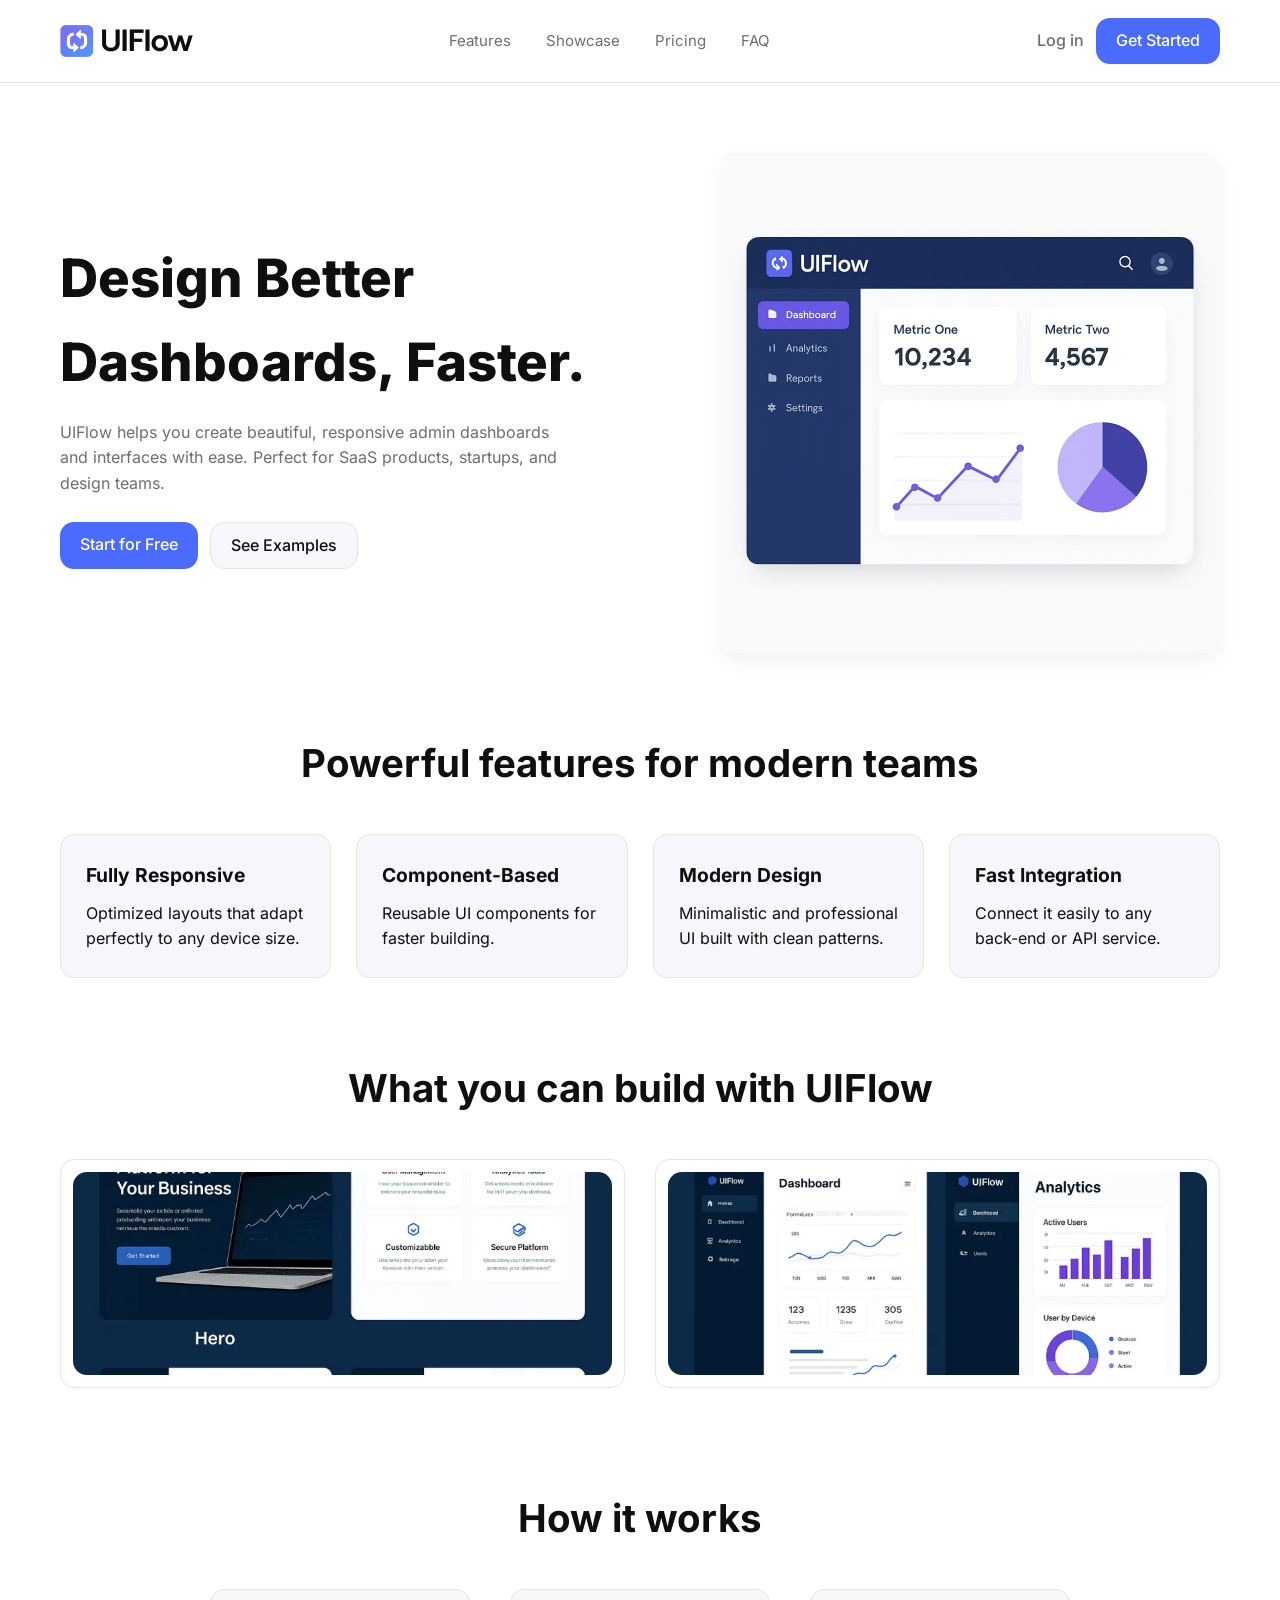
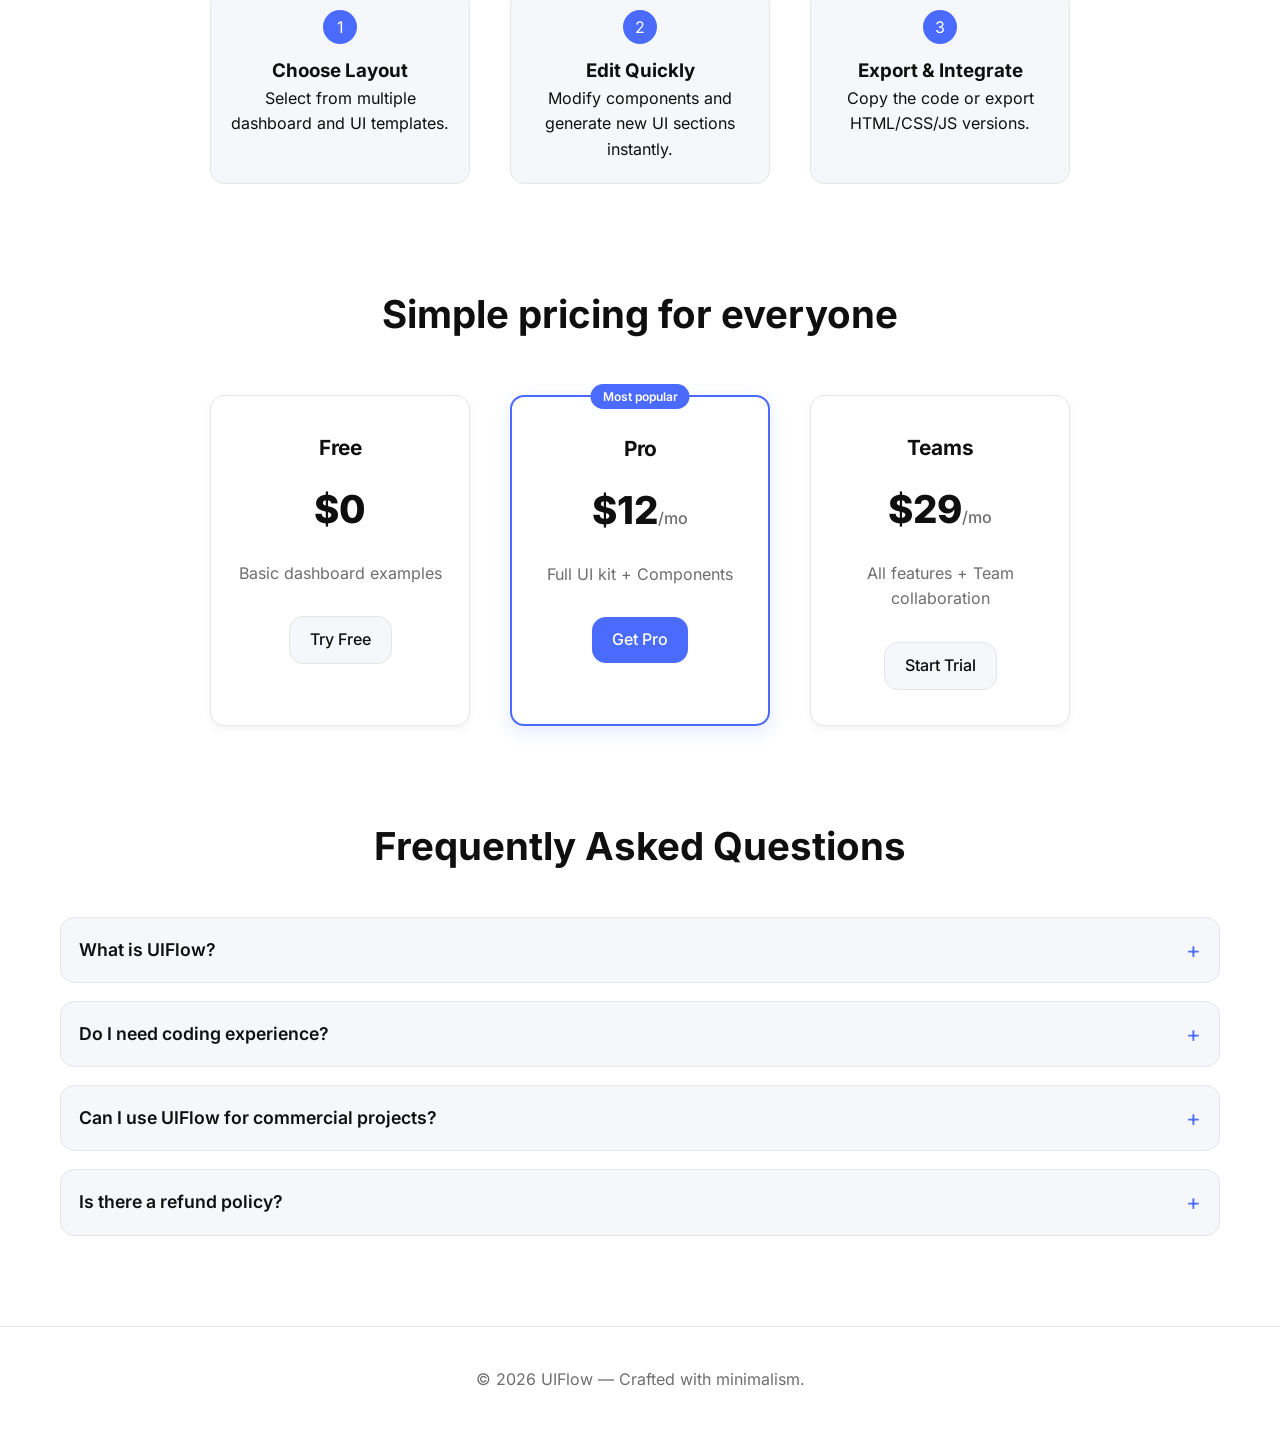
==== commit 223d6e5a: "Auto-aloja la fuente Inter en ambas páginas Los CSS pedían "Inter" pero nunca se cargaba y se veía l" ====
--- a/index.html
+++ b/index.html
@@ -14,6 +14,7 @@
     <meta property="og:image" content="https://uiflow.renzzogg.com/assets/img/ui-preview.webp">
     <meta name="twitter:card" content="summary_large_image">
 
+    <link rel="preload" href="assets/fonts/inter-latin-wght.woff2" as="font" type="font/woff2" crossorigin>
     <link rel="stylesheet" href="assets/css/style.css">
     <link rel="icon" href="favicon.svg" type="image/svg+xml">
 </head>
--- a/assets/css/style.css
+++ b/assets/css/style.css
@@ -2,6 +2,16 @@
    UIFlow — Minimal SaaS Theme
    Clean, modern, professional UI
 =============================== */
+
+/* Inter variable (pesos 100–900), subconjunto latino, auto-alojada.
+   Origen: @fontsource-variable/inter@5.2.5 — licencia en assets/fonts/OFL.txt */
+@font-face {
+    font-family: "Inter";
+    src: url("../fonts/inter-latin-wght.woff2") format("woff2");
+    font-weight: 100 900;
+    font-style: normal;
+    font-display: swap;
+}
 
 :root {
     --bg: #ffffff;
@@ -21,7 +31,6 @@
     margin: 0;
     padding: 0;
     box-sizing: border-box;
-    font-family: "Inter", system-ui, sans-serif;
 }
 
 html {
@@ -36,7 +45,12 @@
 body {
     background: var(--bg);
     color: var(--text);
+    font-family: "Inter", system-ui, -apple-system, "Segoe UI", Roboto, sans-serif;
     line-height: 1.6;
+}
+
+button {
+    font: inherit;
 }
 
 /* ================= NAVBAR ================= */
